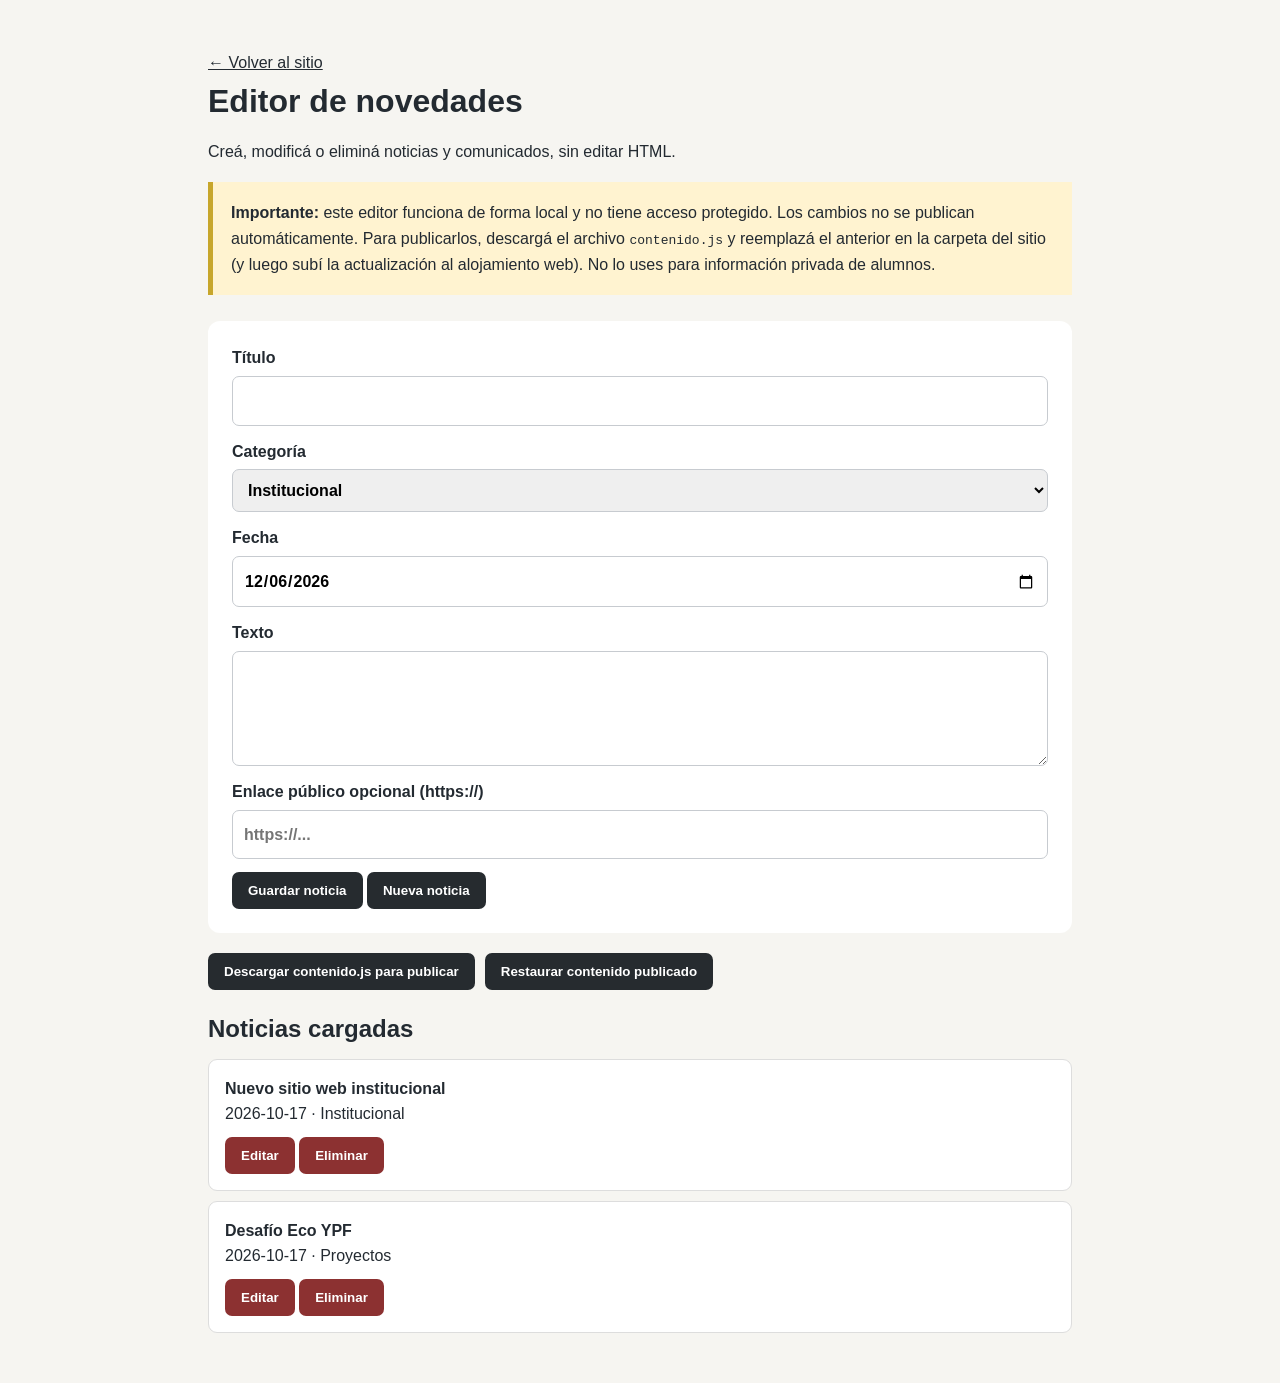
==== administrar.html @ 875d9c06 "Add files via upload" ====
<!doctype html><html lang="es"><head><meta charset="utf-8"><meta name="viewport" content="width=device-width,initial-scale=1">
<title>Editor de novedades | EEST N.º 1</title><link rel="stylesheet" href="estilos.css">
<style>body{background:#f6f5f1}.editor{max-width:900px;margin:50px auto;padding:0 18px}h1{margin-bottom:12px}.aviso{background:#fff3d0;padding:18px;border-left:5px solid #c7a62b;margin:18px 0 26px}form{background:white;padding:24px;border-radius:12px;display:grid;gap:13px}label{display:grid;gap:5px;font-weight:650}input,textarea,select{padding:11px;font:inherit;border:1px solid #c7cbd0;border-radius:7px;width:100%}textarea{min-height:115px}button{cursor:pointer;padding:11px 16px;border:0;border-radius:7px;background:#262b2f;color:white;font-weight:700}.acciones-editor{display:flex;flex-wrap:wrap;gap:10px;margin:20px 0}.item{padding:16px;background:white;border:1px solid #ddd;border-radius:9px;margin:10px 0}.item button{margin-top:10px;background:#8c3131}.estado{font-weight:700;color:#326032}</style></head><body>
<main class="editor"><a href="index.html">← Volver al sitio</a><h1>Editor de novedades</h1>
<p>Creá, modificá o eliminá noticias y comunicados, sin editar HTML.</p>
<div class="aviso"><strong>Importante:</strong> este editor funciona de forma local y no tiene acceso protegido. Los cambios no se publican automáticamente. Para publicarlos, descargá el archivo <code>contenido.js</code> y reemplazá el anterior en la carpeta del sitio (y luego subí la actualización al alojamiento web). No lo uses para información privada de alumnos.</div>
<form id="formulario">
<input type="hidden" id="indice">
<label>Título<input id="titulo" maxlength="140" required></label>
<label>Categoría<select id="categoria"><option>Institucional</option><option>Estudiantes y familias</option><option>Proyectos</option><option>Mesas de examen</option><option>Comunicados</option><option>Actividades</option></select></label>
<label>Fecha<input id="fecha" type="date" required></label>
<label>Texto<textarea id="texto" required></textarea></label>
<label>Enlace público opcional (https://)<input id="enlace" type="url" placeholder="https://..."></label>
<div><button type="submit">Guardar noticia</button> <button type="button" id="limpiar">Nueva noticia</button></div>
</form>
<div class="acciones-editor"><button id="descargar">Descargar contenido.js para publicar</button><button id="restaurar">Restaurar contenido publicado</button></div>
<p id="estado" class="estado" role="status"></p><h2>Noticias cargadas</h2><div id="lista"></div>
</main><script src="contenido.js"></script><script>
const original=window.NOTICIAS_ESCUELA||[];
let items=JSON.parse(localStorage.getItem('eest1_noticias_borrador')||'null')||structuredClone(original);
const $=id=>document.getElementById(id);
$('fecha').value=new Date().toISOString().slice(0,10);
function guardar(){localStorage.setItem('eest1_noticias_borrador',JSON.stringify(items));render();}
function render(){const lista=$('lista');lista.replaceChildren();items.forEach((n,i)=>{const box=document.createElement('div');box.className='item';const title=document.createElement('strong');title.textContent=n.titulo;const meta=document.createElement('p');meta.textContent=n.fecha+' · '+n.categoria;const edit=document.createElement('button');edit.textContent='Editar';edit.onclick=()=>{['titulo','categoria','fecha','texto','enlace'].forEach(k=>$(k).value=n[k]||'');$('indice').value=i;window.scrollTo(0,0)};const del=document.createElement('button');del.textContent='Eliminar';del.onclick=()=>{if(confirm('¿Eliminar esta noticia?')){items.splice(i,1);guardar()}};box.append(title,meta,edit,' ',del);lista.append(box)})}
$('formulario').onsubmit=e=>{e.preventDefault();const n={};['titulo','categoria','fecha','texto','enlace'].forEach(k=>n[k]=$(k).value.trim());const i=$('indice').value;if(i==='')items.push(n);else items[Number(i)]=n;guardar();$('formulario').reset();$('indice').value='';$('fecha').value=new Date().toISOString().slice(0,10);$('estado').textContent='Borrador guardado en este navegador.'};
$('limpiar').onclick=()=>{$('formulario').reset();$('indice').value='';$('fecha').value=new Date().toISOString().slice(0,10)};
$('restaurar').onclick=()=>{if(confirm('¿Descartar los borradores locales?')){items=structuredClone(original);guardar();$('estado').textContent='Restaurado.'}};
$('descargar').onclick=()=>{const contenido='window.NOTICIAS_ESCUELA = '+JSON.stringify(items,null,2)+';\n';const url=URL.createObjectURL(new Blob([contenido],{type:'text/javascript'}));const a=document.createElement('a');a.href=url;a.download='contenido.js';a.click();URL.revokeObjectURL(url);$('estado').textContent='Archivo descargado. Reemplazá el contenido.js del sitio para publicar.'};
render();
</script></body></html>
---- estilos.css ----
*{box-sizing:border-box;margin:0;padding:0}
html{scroll-behavior:smooth}
body{font-family:"Segoe UI",Arial,sans-serif;color:#232a31;background:#fff;line-height:1.6}
a{color:inherit}
img{max-width:100%;display:block}
.contenedor{width:min(1140px,calc(100% - 40px));margin:auto}
.encabezado{position:sticky;top:0;z-index:50;background:rgba(255,255,255,.97);border-bottom:1px solid #e7e2d5;backdrop-filter:blur(10px)}
.barra{min-height:82px;display:flex;align-items:center;justify-content:space-between;gap:24px}
.marca{display:flex;align-items:center;gap:12px;text-decoration:none}
.logo{width:56px;height:56px;border-radius:50%;object-fit:cover;border:2px solid #c8a82b}
.marca strong{display:block;font-size:1rem}
.marca span{display:block;color:#73777b;font-size:.84rem}
.menu{display:flex;gap:22px;align-items:center}
.menu a{text-decoration:none;font-weight:650;font-size:.93rem}
.menu a:hover{color:#aa8b13}
.boton-menu{display:none;border:0;background:none;font-size:1.8rem;cursor:pointer}

.hero{min-height:650px;position:relative;display:flex;align-items:center;overflow:hidden;background:#252a2e;color:white}
.hero-fondo{position:absolute;inset:0;background:linear-gradient(90deg,rgba(25,29,32,.97) 0%,rgba(25,29,32,.9) 45%,rgba(25,29,32,.48) 100%),url("imagenes/fachada-eest1.jpg") center/cover no-repeat}
.hero-contenido{position:relative;z-index:2;display:grid;grid-template-columns:1.35fr .65fr;gap:70px;align-items:center;padding:90px 0}
.etiqueta{text-transform:uppercase;letter-spacing:.14em;font-size:.76rem;font-weight:800;color:#b18d00;margin-bottom:14px}
.etiqueta.clara{color:#f0cf43}
.hero h1{font-size:clamp(3rem,6vw,5.8rem);line-height:.98;letter-spacing:-.045em;max-width:850px}
.bajada{font-size:1.2rem;max-width:690px;color:#e3e3df;margin-top:28px}
.acciones{display:flex;gap:12px;flex-wrap:wrap;margin-top:34px}
.boton{display:inline-block;padding:13px 20px;border-radius:7px;text-decoration:none;font-weight:750}
.primario{background:#c7a62b;color:#1e2225}
.secundario{border:1px solid rgba(255,255,255,.5);color:white}
.hero-logo img{width:270px;height:270px;border-radius:50%;object-fit:cover;margin:auto;box-shadow:0 18px 55px rgba(0,0,0,.32);border:7px solid rgba(255,255,255,.9)}

.accesos{margin-top:-48px;position:relative;z-index:4}
.grilla-accesos{display:grid;grid-template-columns:repeat(4,1fr);background:white;border-radius:14px;overflow:hidden;box-shadow:0 20px 55px rgba(24,28,31,.15)}
.tarjeta-acceso{padding:27px;text-decoration:none;border-right:1px solid #ece8dc}
.tarjeta-acceso:last-child{border-right:0}
.tarjeta-acceso:hover{background:#faf8f1}
.icono{display:block;font-size:1.9rem;margin-bottom:18px}
.tarjeta-acceso h3{font-size:1.05rem;margin-bottom:6px}
.tarjeta-acceso p{font-size:.9rem;color:#71767a}

.seccion{padding:100px 0}
.fondo-claro{background:#f6f5f1}
.seccion h2{font-size:clamp(2.2rem,4vw,3.5rem);line-height:1.08;letter-spacing:-.035em;margin-bottom:24px}
.seccion p{color:#666d72}
.dos-columnas{display:grid;grid-template-columns:1fr 1fr;gap:58px;align-items:center}
.dos-columnas>div:first-child p:not(.etiqueta){margin-top:17px}
.foto-institucional{background:white;border-radius:14px;overflow:hidden;box-shadow:0 18px 46px rgba(35,42,49,.14)}
.foto-institucional img{width:100%;aspect-ratio:4/3;object-fit:cover}
.foto-institucional figcaption{padding:14px 18px;color:#6a6e72;font-size:.86rem}
.texto-intro{max-width:720px;margin-bottom:38px}
.grilla-tres{display:grid;grid-template-columns:repeat(3,1fr);gap:22px}
.tarjeta{background:white;padding:35px;border-radius:14px;border:1px solid #e4e0d5}
.simbolo{font-size:2.1rem;margin-bottom:26px}
.tarjeta h3{font-size:1.3rem;line-height:1.2;margin-bottom:12px}
.especialidad{border-top:4px solid #c7a62b}

.proyectos{background:#252a2e;color:white}
.proyectos h2{max-width:800px}
.eco-destacado{margin-top:38px;display:grid;grid-template-columns:1.15fr .85fr;border:1px solid rgba(255,255,255,.14);border-radius:16px;overflow:hidden;background:#30363a}
.eco-imagen img{width:100%;height:100%;min-height:520px;object-fit:cover}
.eco-texto{padding:48px;display:flex;flex-direction:column;justify-content:center}
.mini{color:#f0cf43;text-transform:uppercase;font-size:.74rem;letter-spacing:.11em;font-weight:800}
.eco-texto h3{font-size:2.4rem;margin:10px 0 16px}
.eco-texto p{color:#d8dbdc;margin-top:10px}
.grilla-dos{display:grid;grid-template-columns:1fr 1fr;gap:22px;margin-top:22px}
.proyecto-simple{padding:30px;border:1px solid rgba(255,255,255,.13);border-radius:14px}
.proyecto-simple span{font-size:1.7rem}
.proyecto-simple h3{margin:12px 0 7px}
.proyecto-simple p{color:#ccd0d2}

.noticia{padding:28px;border-top:4px solid #c7a62b;background:#faf9f5;border-radius:0 0 12px 12px}
.noticia small{color:#9b7d08;font-weight:800;text-transform:uppercase}
.noticia h3{font-size:1.2rem;line-height:1.25;margin:9px 0}

.contacto{background:#1f2428;color:white}
.contacto-grid{display:grid;grid-template-columns:1fr 1fr;gap:60px;align-items:start}
.contacto-intro{color:#d8dbdc!important}
.datos-contacto{padding:34px;border-radius:14px;background:rgba(255,255,255,.06);border:1px solid rgba(255,255,255,.12)}
.datos-contacto p{color:#d8dbdc}
.datos-contacto p+p{margin-top:24px}
.datos-contacto strong{color:white}

footer{background:#111417;color:white;padding:28px 0}
.pie{display:flex;justify-content:space-between;align-items:center;gap:24px;font-size:.85rem}
.pie-marca{display:flex;align-items:center;gap:12px}
.pie-marca img{width:42px;height:42px;border-radius:50%;object-fit:cover}
.pie span{display:block;color:#a9afb3}
.pie p{color:#a9afb3}

@media(max-width:850px){
 .boton-menu{display:block}
 .menu{display:none;position:absolute;top:72px;left:20px;right:20px;background:white;box-shadow:0 15px 40px rgba(0,0,0,.14);border-radius:10px;padding:14px;flex-direction:column;align-items:stretch}
 .menu.activo{display:flex}
 .menu a{padding:9px}
 .hero-contenido{grid-template-columns:1fr}
 .hero-logo{display:none}
 .grilla-accesos,.grilla-tres{grid-template-columns:1fr 1fr}
 .eco-destacado{grid-template-columns:1fr}
 .eco-imagen img{min-height:400px}
}
@media(max-width:620px){
 .contenedor{width:min(100% - 28px,1140px)}
 .hero{min-height:600px}
 .hero h1{font-size:3.15rem}
 .seccion{padding:72px 0}
 .grilla-accesos,.grilla-tres,.grilla-dos,.dos-columnas,.contacto-grid{grid-template-columns:1fr}
 .accesos{margin-top:-28px}
 .tarjeta-acceso{border-right:0;border-bottom:1px solid #ece8dc}
 .eco-texto{padding:30px}
 .eco-imagen img{min-height:300px}
 .pie{align-items:flex-start;flex-direction:column}
}

.anio-especialidad{font-size:.85rem;font-weight:800;color:#a58712!important;margin:-3px 0 14px}
.datos-contacto a{color:#f0cf43;text-decoration:underline;text-underline-offset:3px;overflow-wrap:anywhere}

.autoridad{border-top:4px solid #c7a62b}.autoridad h3{margin-bottom:5px}.autoridad p{font-weight:650;color:#7b6518}

.historia-intro{max-width:920px;margin:0 0 18px}.linea-tiempo{margin:42px 0 30px;max-width:950px;border-left:3px solid #c7a62b;padding-left:26px}.linea-tiempo article{display:grid;grid-template-columns:110px 1fr;gap:22px;position:relative;margin-bottom:30px}.linea-tiempo article:before{content:"";position:absolute;left:-35px;top:8px;width:14px;height:14px;background:#c7a62b;border:3px solid #fff;border-radius:50%;box-shadow:0 0 0 1px #c7a62b}.linea-tiempo time{font-size:1.15rem;font-weight:800;color:#9b7d08}.linea-tiempo h3{font-size:1.12rem;margin-bottom:5px}.historia-cierre{font-weight:650;max-width:900px}@media(max-width:620px){.linea-tiempo article{grid-template-columns:1fr;gap:3px}}
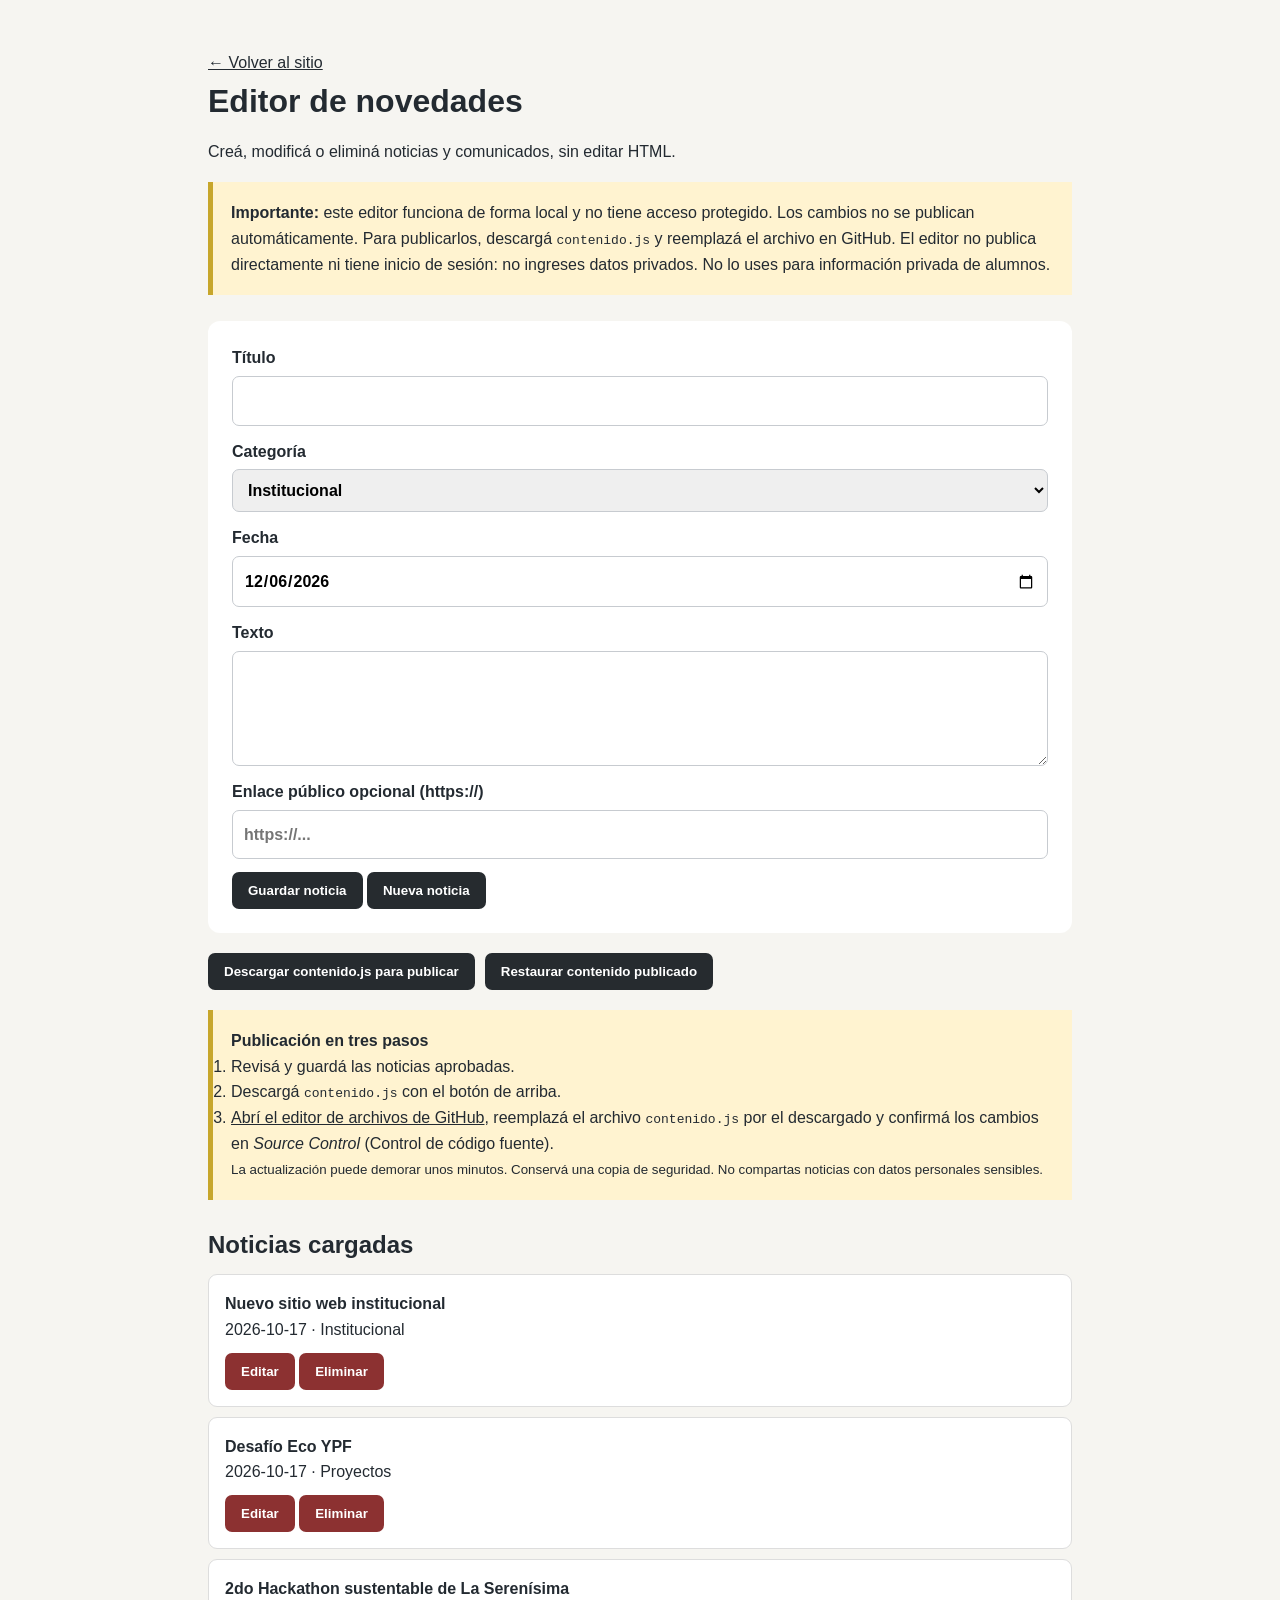
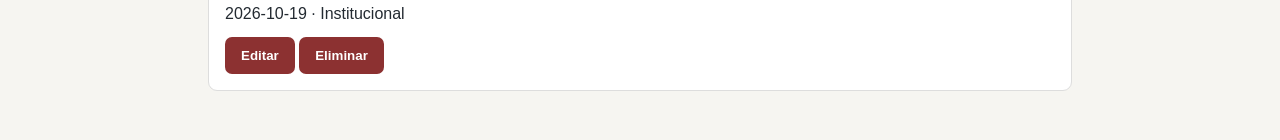
==== commit 626535c6: "Update administrar.html" ====
--- a/administrar.html
+++ b/administrar.html
@@ -3,7 +3,7 @@
 <style>body{background:#f6f5f1}.editor{max-width:900px;margin:50px auto;padding:0 18px}h1{margin-bottom:12px}.aviso{background:#fff3d0;padding:18px;border-left:5px solid #c7a62b;margin:18px 0 26px}form{background:white;padding:24px;border-radius:12px;display:grid;gap:13px}label{display:grid;gap:5px;font-weight:650}input,textarea,select{padding:11px;font:inherit;border:1px solid #c7cbd0;border-radius:7px;width:100%}textarea{min-height:115px}button{cursor:pointer;padding:11px 16px;border:0;border-radius:7px;background:#262b2f;color:white;font-weight:700}.acciones-editor{display:flex;flex-wrap:wrap;gap:10px;margin:20px 0}.item{padding:16px;background:white;border:1px solid #ddd;border-radius:9px;margin:10px 0}.item button{margin-top:10px;background:#8c3131}.estado{font-weight:700;color:#326032}</style></head><body>
 <main class="editor"><a href="index.html">← Volver al sitio</a><h1>Editor de novedades</h1>
 <p>Creá, modificá o eliminá noticias y comunicados, sin editar HTML.</p>
-<div class="aviso"><strong>Importante:</strong> este editor funciona de forma local y no tiene acceso protegido. Los cambios no se publican automáticamente. Para publicarlos, descargá el archivo <code>contenido.js</code> y reemplazá el anterior en la carpeta del sitio (y luego subí la actualización al alojamiento web). No lo uses para información privada de alumnos.</div>
+<div class="aviso"><strong>Importante:</strong> este editor funciona de forma local y no tiene acceso protegido. Los cambios no se publican automáticamente. Para publicarlos, descargá <code>contenido.js</code> y reemplazá el archivo en GitHub. El editor no publica directamente ni tiene inicio de sesión: no ingreses datos privados. No lo uses para información privada de alumnos.</div>
 <form id="formulario">
 <input type="hidden" id="indice">
 <label>Título<input id="titulo" maxlength="140" required></label>
@@ -14,7 +14,7 @@
 <div><button type="submit">Guardar noticia</button> <button type="button" id="limpiar">Nueva noticia</button></div>
 </form>
 <div class="acciones-editor"><button id="descargar">Descargar contenido.js para publicar</button><button id="restaurar">Restaurar contenido publicado</button></div>
-<p id="estado" class="estado" role="status"></p><h2>Noticias cargadas</h2><div id="lista"></div>
+<section class="aviso" aria-label="Cómo publicar"><strong>Publicación en tres pasos</strong><ol><li>Revisá y guardá las noticias aprobadas.</li><li>Descargá <code>contenido.js</code> con el botón de arriba.</li><li><a href="https://github.dev/eest1coronelpringles/eest1-web" target="_blank" rel="noopener noreferrer">Abrí el editor de archivos de GitHub</a>, reemplazá el archivo <code>contenido.js</code> por el descargado y confirmá los cambios en <em>Source Control</em> (Control de código fuente).</li></ol><small>La actualización puede demorar unos minutos. Conservá una copia de seguridad. No compartas noticias con datos personales sensibles.</small></section><p id="estado" class="estado" role="status"></p><h2>Noticias cargadas</h2><div id="lista"></div>
 </main><script src="contenido.js"></script><script>
 const original=window.NOTICIAS_ESCUELA||[];
 let items=JSON.parse(localStorage.getItem('eest1_noticias_borrador')||'null')||structuredClone(original);
@@ -25,6 +25,6 @@
 $('formulario').onsubmit=e=>{e.preventDefault();const n={};['titulo','categoria','fecha','texto','enlace'].forEach(k=>n[k]=$(k).value.trim());const i=$('indice').value;if(i==='')items.push(n);else items[Number(i)]=n;guardar();$('formulario').reset();$('indice').value='';$('fecha').value=new Date().toISOString().slice(0,10);$('estado').textContent='Borrador guardado en este navegador.'};
 $('limpiar').onclick=()=>{$('formulario').reset();$('indice').value='';$('fecha').value=new Date().toISOString().slice(0,10)};
 $('restaurar').onclick=()=>{if(confirm('¿Descartar los borradores locales?')){items=structuredClone(original);guardar();$('estado').textContent='Restaurado.'}};
-$('descargar').onclick=()=>{const contenido='window.NOTICIAS_ESCUELA = '+JSON.stringify(items,null,2)+';\n';const url=URL.createObjectURL(new Blob([contenido],{type:'text/javascript'}));const a=document.createElement('a');a.href=url;a.download='contenido.js';a.click();URL.revokeObjectURL(url);$('estado').textContent='Archivo descargado. Reemplazá el contenido.js del sitio para publicar.'};
+$('descargar').onclick=()=>{const contenido='window.NOTICIAS_ESCUELA = '+JSON.stringify(items,null,2)+';\n';const url=URL.createObjectURL(new Blob([contenido],{type:'text/javascript'}));const a=document.createElement('a');a.href=url;a.download='contenido.js';a.click();URL.revokeObjectURL(url);$('estado').textContent='Archivo descargado. Abrí el editor de GitHub usando el enlace de instrucciones para reemplazar contenido.js.'};
 render();
-</script></body></html>+</script></body></html>
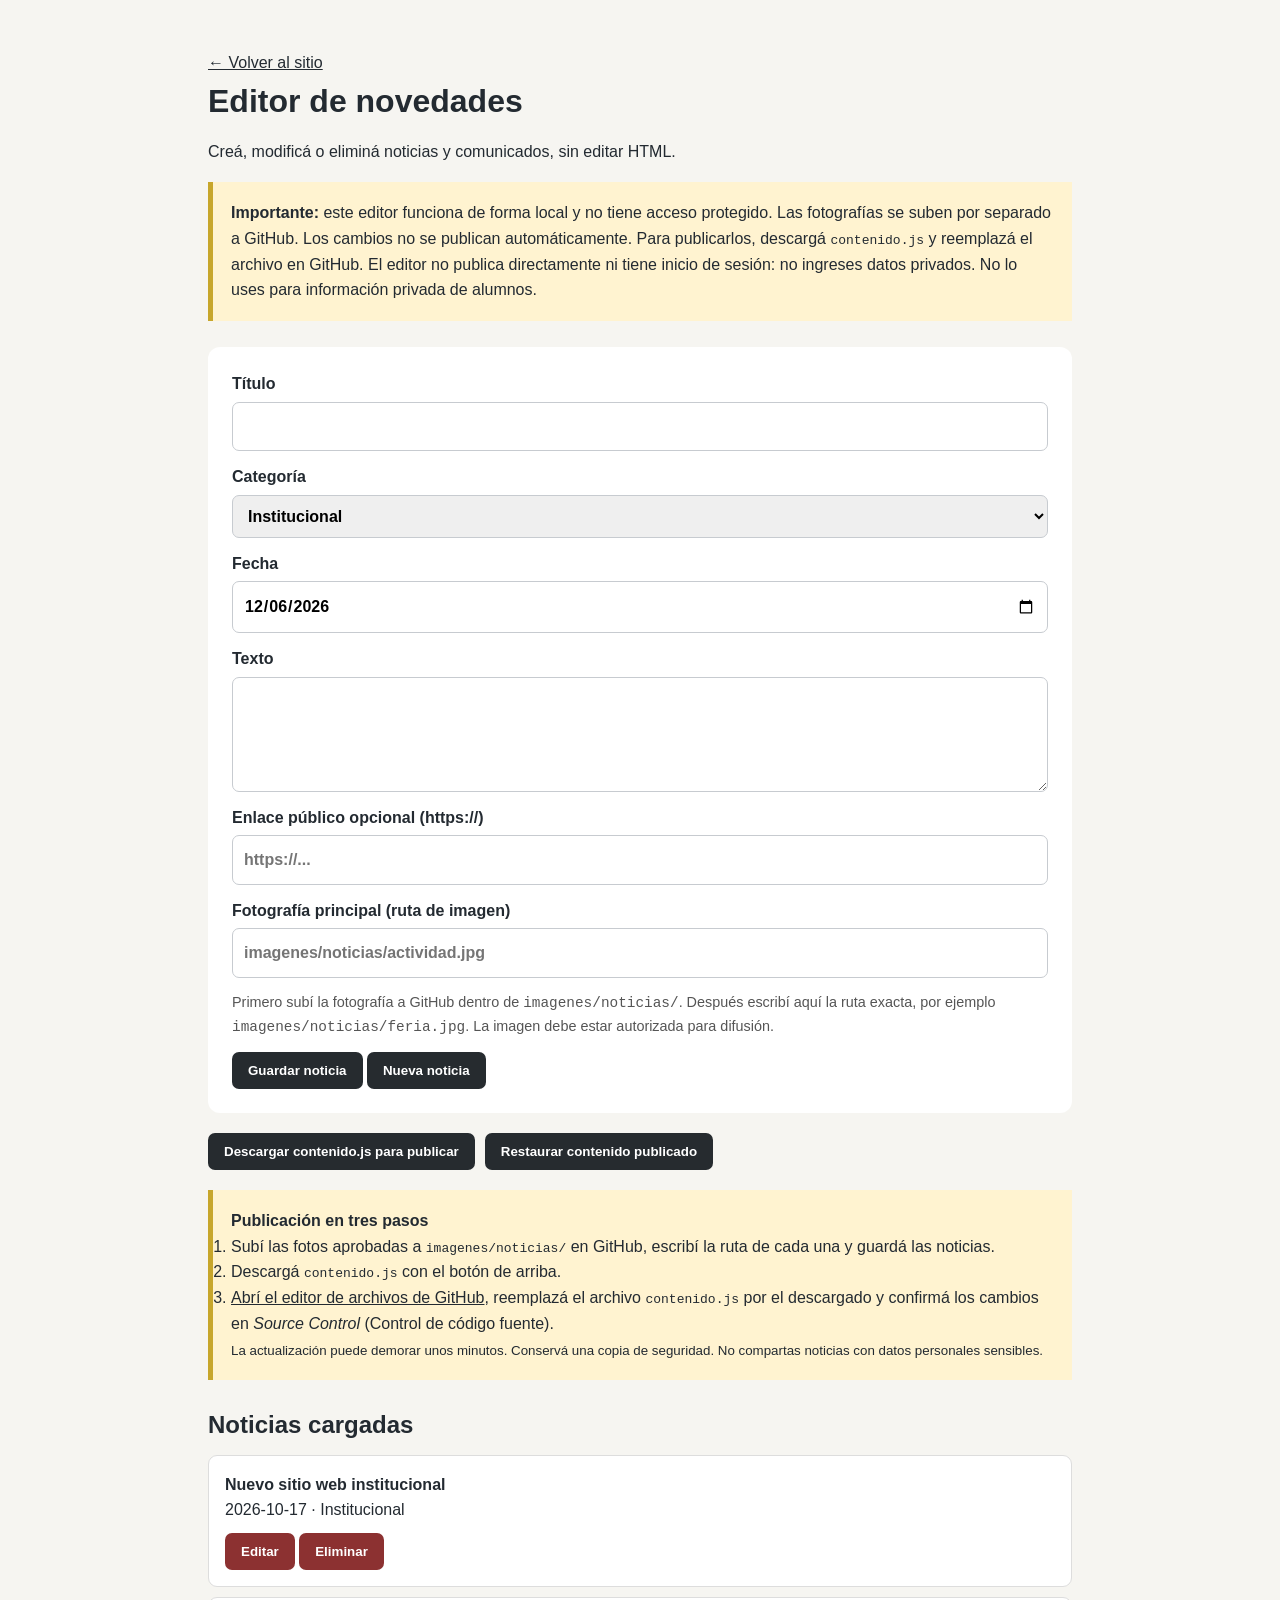
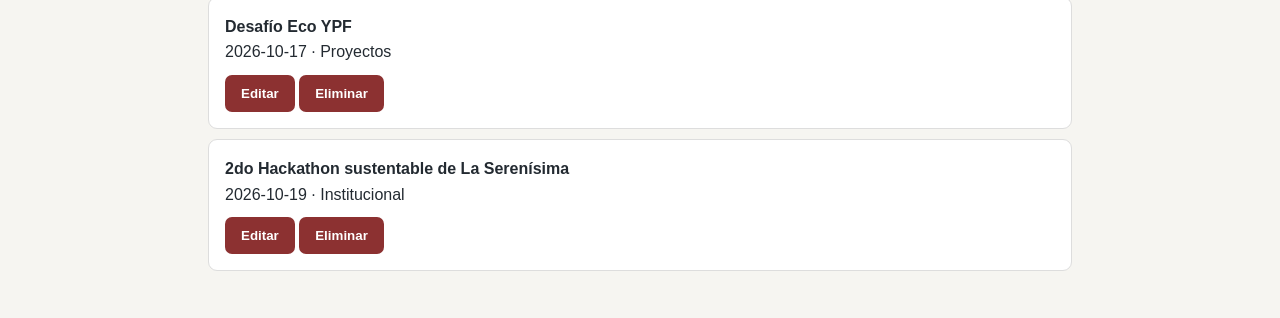
==== commit 4460e0d6: "Update administrar.html" ====
--- a/administrar.html
+++ b/administrar.html
@@ -3,7 +3,7 @@
 <style>body{background:#f6f5f1}.editor{max-width:900px;margin:50px auto;padding:0 18px}h1{margin-bottom:12px}.aviso{background:#fff3d0;padding:18px;border-left:5px solid #c7a62b;margin:18px 0 26px}form{background:white;padding:24px;border-radius:12px;display:grid;gap:13px}label{display:grid;gap:5px;font-weight:650}input,textarea,select{padding:11px;font:inherit;border:1px solid #c7cbd0;border-radius:7px;width:100%}textarea{min-height:115px}button{cursor:pointer;padding:11px 16px;border:0;border-radius:7px;background:#262b2f;color:white;font-weight:700}.acciones-editor{display:flex;flex-wrap:wrap;gap:10px;margin:20px 0}.item{padding:16px;background:white;border:1px solid #ddd;border-radius:9px;margin:10px 0}.item button{margin-top:10px;background:#8c3131}.estado{font-weight:700;color:#326032}</style></head><body>
 <main class="editor"><a href="index.html">← Volver al sitio</a><h1>Editor de novedades</h1>
 <p>Creá, modificá o eliminá noticias y comunicados, sin editar HTML.</p>
-<div class="aviso"><strong>Importante:</strong> este editor funciona de forma local y no tiene acceso protegido. Los cambios no se publican automáticamente. Para publicarlos, descargá <code>contenido.js</code> y reemplazá el archivo en GitHub. El editor no publica directamente ni tiene inicio de sesión: no ingreses datos privados. No lo uses para información privada de alumnos.</div>
+<div class="aviso"><strong>Importante:</strong> este editor funciona de forma local y no tiene acceso protegido. Las fotografías se suben por separado a GitHub. Los cambios no se publican automáticamente. Para publicarlos, descargá <code>contenido.js</code> y reemplazá el archivo en GitHub. El editor no publica directamente ni tiene inicio de sesión: no ingreses datos privados. No lo uses para información privada de alumnos.</div>
 <form id="formulario">
 <input type="hidden" id="indice">
 <label>Título<input id="titulo" maxlength="140" required></label>
@@ -11,18 +11,20 @@
 <label>Fecha<input id="fecha" type="date" required></label>
 <label>Texto<textarea id="texto" required></textarea></label>
 <label>Enlace público opcional (https://)<input id="enlace" type="url" placeholder="https://..."></label>
+<label>Fotografía principal (ruta de imagen)<input id="imagen" type="text" maxlength="300" placeholder="imagenes/noticias/actividad.jpg"></label>
+<p style="margin:0;color:#555;font-size:.9rem">Primero subí la fotografía a GitHub dentro de <code>imagenes/noticias/</code>. Después escribí aquí la ruta exacta, por ejemplo <code>imagenes/noticias/feria.jpg</code>. La imagen debe estar autorizada para difusión.</p>
 <div><button type="submit">Guardar noticia</button> <button type="button" id="limpiar">Nueva noticia</button></div>
 </form>
 <div class="acciones-editor"><button id="descargar">Descargar contenido.js para publicar</button><button id="restaurar">Restaurar contenido publicado</button></div>
-<section class="aviso" aria-label="Cómo publicar"><strong>Publicación en tres pasos</strong><ol><li>Revisá y guardá las noticias aprobadas.</li><li>Descargá <code>contenido.js</code> con el botón de arriba.</li><li><a href="https://github.dev/eest1coronelpringles/eest1-web" target="_blank" rel="noopener noreferrer">Abrí el editor de archivos de GitHub</a>, reemplazá el archivo <code>contenido.js</code> por el descargado y confirmá los cambios en <em>Source Control</em> (Control de código fuente).</li></ol><small>La actualización puede demorar unos minutos. Conservá una copia de seguridad. No compartas noticias con datos personales sensibles.</small></section><p id="estado" class="estado" role="status"></p><h2>Noticias cargadas</h2><div id="lista"></div>
+<section class="aviso" aria-label="Cómo publicar"><strong>Publicación en tres pasos</strong><ol><li>Subí las fotos aprobadas a <code>imagenes/noticias/</code> en GitHub, escribí la ruta de cada una y guardá las noticias.</li><li>Descargá <code>contenido.js</code> con el botón de arriba.</li><li><a href="https://github.dev/eest1coronelpringles/eest1-web" target="_blank" rel="noopener noreferrer">Abrí el editor de archivos de GitHub</a>, reemplazá el archivo <code>contenido.js</code> por el descargado y confirmá los cambios en <em>Source Control</em> (Control de código fuente).</li></ol><small>La actualización puede demorar unos minutos. Conservá una copia de seguridad. No compartas noticias con datos personales sensibles.</small></section><p id="estado" class="estado" role="status"></p><h2>Noticias cargadas</h2><div id="lista"></div>
 </main><script src="contenido.js"></script><script>
 const original=window.NOTICIAS_ESCUELA||[];
 let items=JSON.parse(localStorage.getItem('eest1_noticias_borrador')||'null')||structuredClone(original);
 const $=id=>document.getElementById(id);
 $('fecha').value=new Date().toISOString().slice(0,10);
 function guardar(){localStorage.setItem('eest1_noticias_borrador',JSON.stringify(items));render();}
-function render(){const lista=$('lista');lista.replaceChildren();items.forEach((n,i)=>{const box=document.createElement('div');box.className='item';const title=document.createElement('strong');title.textContent=n.titulo;const meta=document.createElement('p');meta.textContent=n.fecha+' · '+n.categoria;const edit=document.createElement('button');edit.textContent='Editar';edit.onclick=()=>{['titulo','categoria','fecha','texto','enlace'].forEach(k=>$(k).value=n[k]||'');$('indice').value=i;window.scrollTo(0,0)};const del=document.createElement('button');del.textContent='Eliminar';del.onclick=()=>{if(confirm('¿Eliminar esta noticia?')){items.splice(i,1);guardar()}};box.append(title,meta,edit,' ',del);lista.append(box)})}
-$('formulario').onsubmit=e=>{e.preventDefault();const n={};['titulo','categoria','fecha','texto','enlace'].forEach(k=>n[k]=$(k).value.trim());const i=$('indice').value;if(i==='')items.push(n);else items[Number(i)]=n;guardar();$('formulario').reset();$('indice').value='';$('fecha').value=new Date().toISOString().slice(0,10);$('estado').textContent='Borrador guardado en este navegador.'};
+function render(){const lista=$('lista');lista.replaceChildren();items.forEach((n,i)=>{const box=document.createElement('div');box.className='item';const title=document.createElement('strong');title.textContent=n.titulo;const meta=document.createElement('p');meta.textContent=n.fecha+' · '+n.categoria;const edit=document.createElement('button');edit.textContent='Editar';edit.onclick=()=>{['titulo','categoria','fecha','texto','enlace','imagen'].forEach(k=>$(k).value=n[k]||'');$('indice').value=i;window.scrollTo(0,0)};const del=document.createElement('button');del.textContent='Eliminar';del.onclick=()=>{if(confirm('¿Eliminar esta noticia?')){items.splice(i,1);guardar()}};if(n.imagen){const ruta=document.createElement('p');ruta.textContent='Imagen: '+n.imagen;box.append(ruta)}box.append(title,meta,edit,' ',del);lista.append(box)})}
+$('formulario').onsubmit=e=>{e.preventDefault();const n={};['titulo','categoria','fecha','texto','enlace','imagen'].forEach(k=>n[k]=$(k).value.trim());if(n.imagen && (!/^imagenes\/[a-zA-Z0-9_./-]+\.(jpg|jpeg|png|webp)$/i.test(n.imagen) || n.imagen.includes('..'))){alert('La imagen debe tener una ruta como imagenes/noticias/foto.jpg');return;}const i=$('indice').value;if(i==='')items.push(n);else items[Number(i)]=n;guardar();$('formulario').reset();$('indice').value='';$('fecha').value=new Date().toISOString().slice(0,10);$('estado').textContent='Borrador guardado en este navegador.'};
 $('limpiar').onclick=()=>{$('formulario').reset();$('indice').value='';$('fecha').value=new Date().toISOString().slice(0,10)};
 $('restaurar').onclick=()=>{if(confirm('¿Descartar los borradores locales?')){items=structuredClone(original);guardar();$('estado').textContent='Restaurado.'}};
 $('descargar').onclick=()=>{const contenido='window.NOTICIAS_ESCUELA = '+JSON.stringify(items,null,2)+';\n';const url=URL.createObjectURL(new Blob([contenido],{type:'text/javascript'}));const a=document.createElement('a');a.href=url;a.download='contenido.js';a.click();URL.revokeObjectURL(url);$('estado').textContent='Archivo descargado. Abrí el editor de GitHub usando el enlace de instrucciones para reemplazar contenido.js.'};
